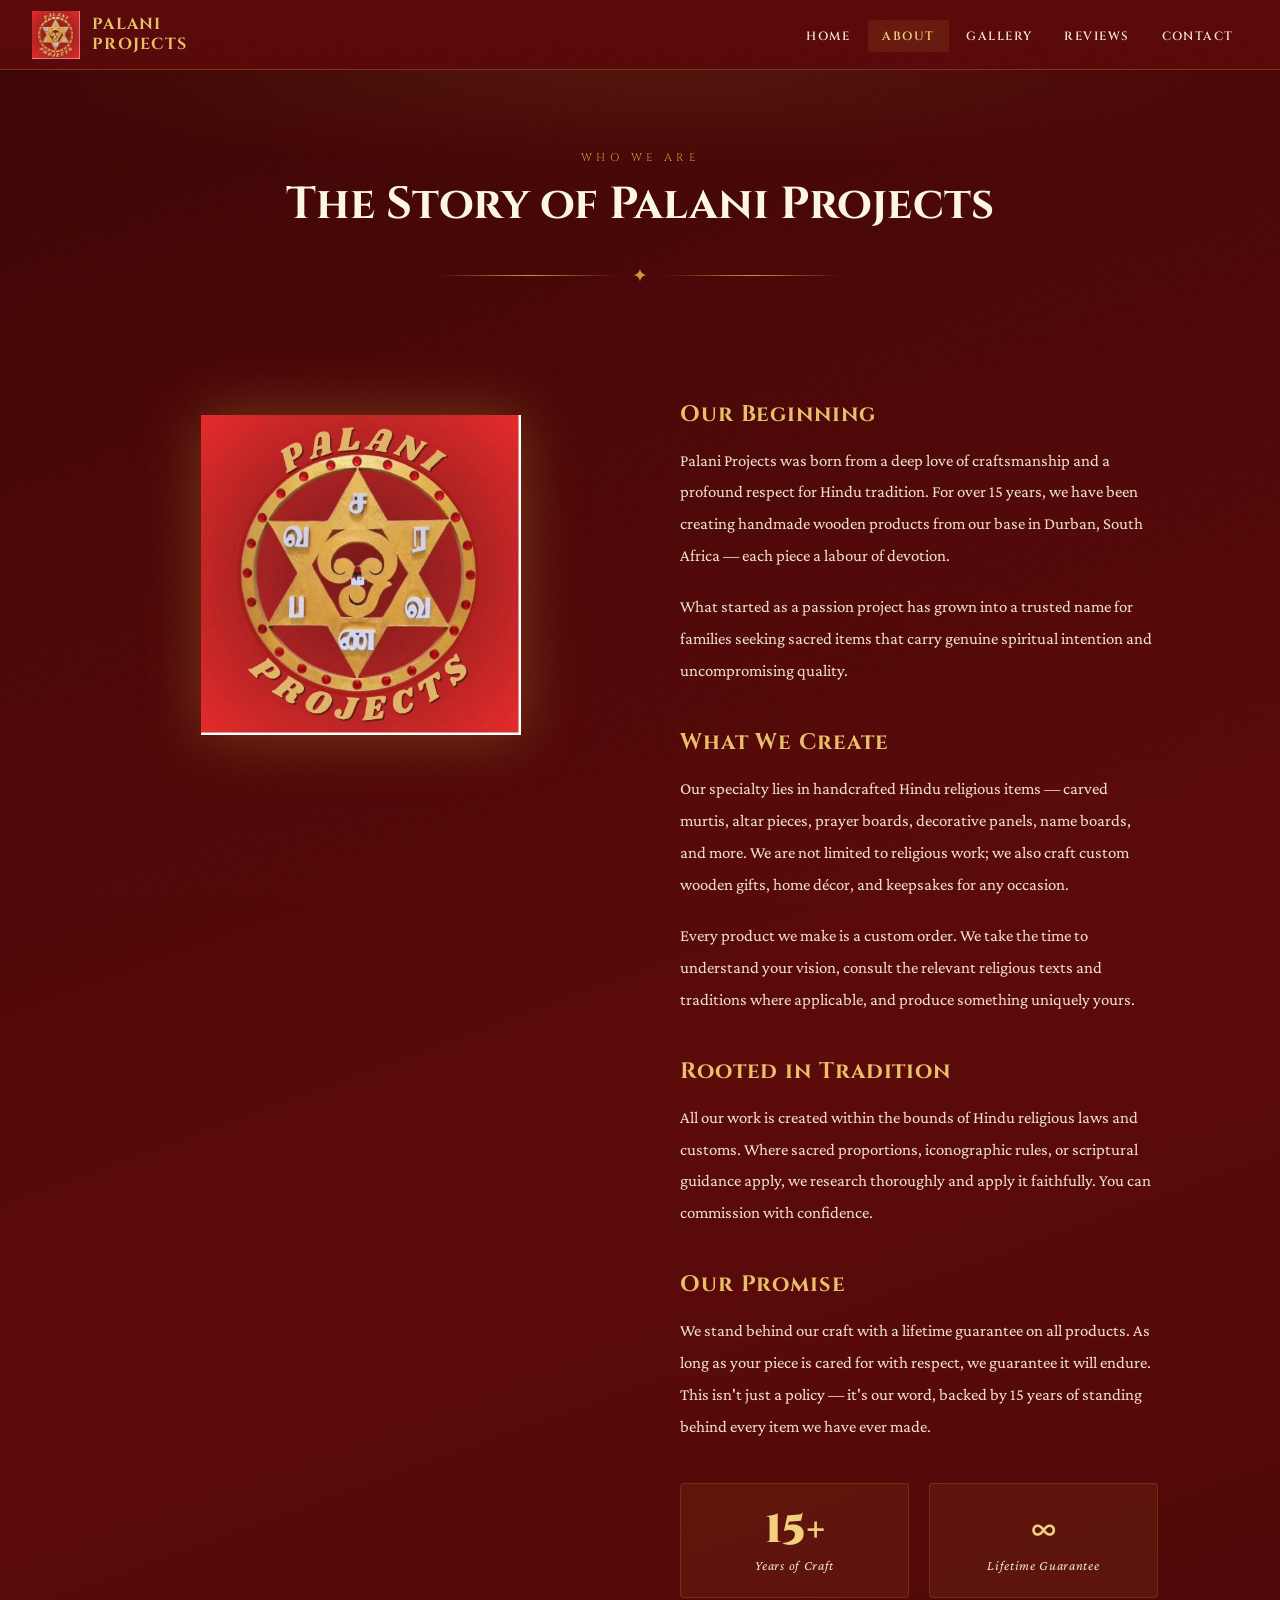
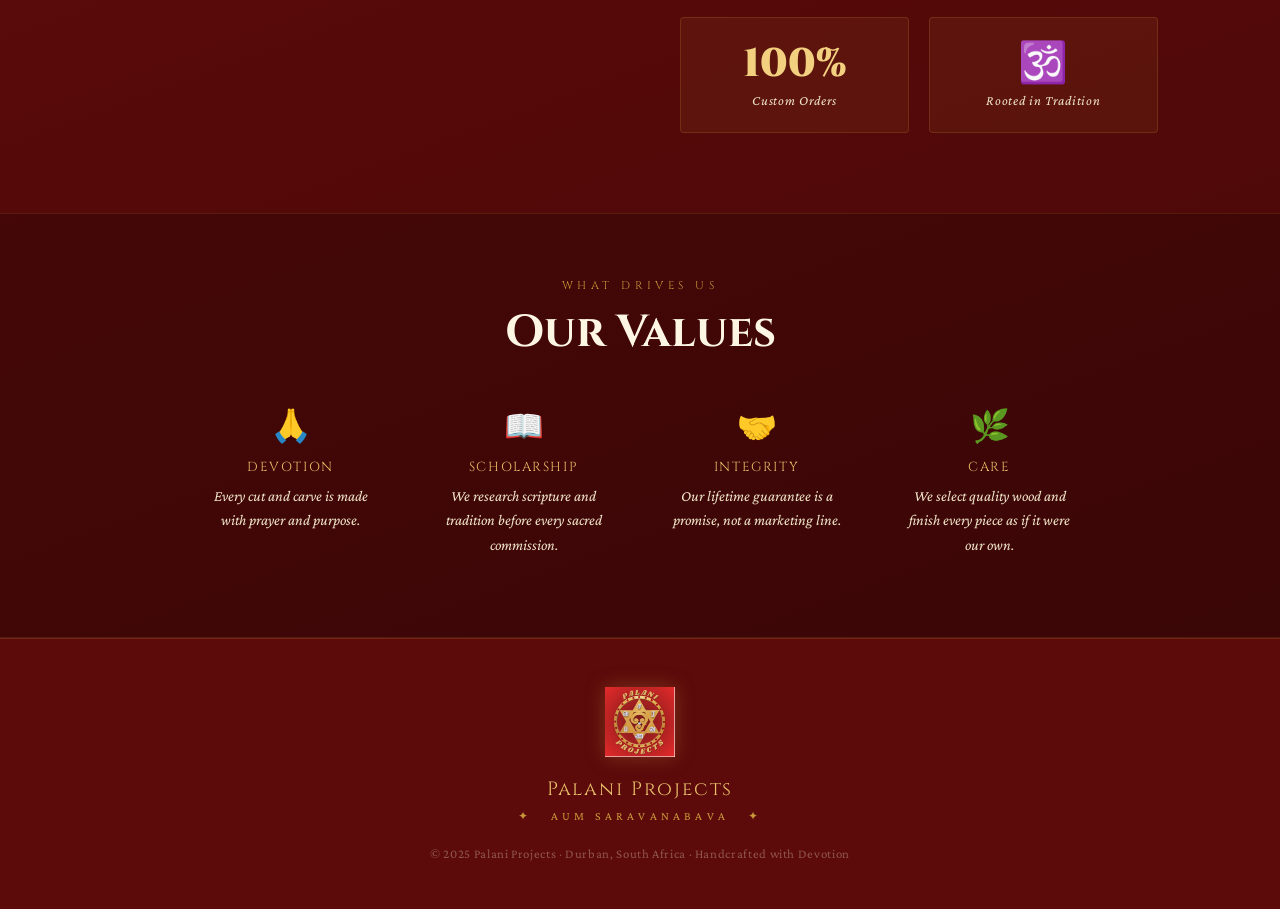
==== about.html @ d9e88849 "Add files via upload" ====
<!DOCTYPE html>
<html lang="en">
<head>
  <meta charset="UTF-8">
  <meta name="viewport" content="width=device-width, initial-scale=1.0">
  <title>About – Palani Projects</title>
  <link rel="icon" type="image/png" href="logo.png">
  <link rel="preconnect" href="https://fonts.googleapis.com">
  <link href="https://fonts.googleapis.com/css2?family=Cinzel:wght@400;600;700;900&family=Crimson+Pro:ital,wght@0,300;0,400;0,600;1,300;1,400&display=swap" rel="stylesheet">
  <link rel="stylesheet" href="style.css">
  <style>
    .page-wrap {
      background: linear-gradient(160deg, #3D0505 0%, #5C0A0A 50%, #4A0808 100%);
    }

    .about-content {
      max-width: 1100px;
      margin: 0 auto;
      padding: 3rem 2rem 5rem;
      display: grid;
      grid-template-columns: 1fr 1fr;
      gap: 5rem;
      align-items: start;
    }

    .about-logo-wrap {
      display: flex;
      justify-content: center;
      align-items: flex-start;
      padding-top: 1rem;
      position: sticky;
      top: 90px;
    }

    .about-logo-wrap img {
      width: 100%;
      max-width: 320px;
      filter: drop-shadow(0 0 30px rgba(201,150,58,0.35));
      animation: logoFloat 6s ease-in-out infinite;
    }

    .about-text h3 {
      font-family: 'Cinzel', serif;
      font-size: 1.4rem;
      color: var(--gold-light);
      margin-bottom: 1rem;
      margin-top: 2.5rem;
      letter-spacing: 0.04em;
    }

    .about-text h3:first-child { margin-top: 0; }

    .about-text p {
      font-size: 1.05rem;
      line-height: 1.9;
      color: var(--ivory-dim);
      margin-bottom: 1.2rem;
    }

    /* Stats */
    .stat-grid {
      display: grid;
      grid-template-columns: 1fr 1fr;
      gap: 1.2rem;
      margin-top: 2.5rem;
    }

    .stat-box {
      background: rgba(201,150,58,0.08);
      border: 1px solid rgba(201,150,58,0.2);
      border-radius: 4px;
      padding: 1.5rem;
      text-align: center;
      transition: border-color 0.3s, transform 0.3s;
    }

    .stat-box:hover {
      border-color: rgba(201,150,58,0.5);
      transform: translateY(-3px);
    }

    .stat-number {
      font-family: 'Cinzel', serif;
      font-size: 2.5rem;
      font-weight: 900;
      color: var(--gold-bright);
      display: block;
      line-height: 1.1;
    }

    .stat-label {
      font-size: 0.85rem;
      color: var(--ivory-dim);
      font-style: italic;
      letter-spacing: 0.05em;
      margin-top: 0.4rem;
      display: block;
    }

    /* Values strip */
    .values-strip {
      background: rgba(0,0,0,0.2);
      border-top: 1px solid rgba(201,150,58,0.15);
      border-bottom: 1px solid rgba(201,150,58,0.15);
      padding: 4rem 2rem;
      text-align: center;
    }

    .values-grid {
      display: grid;
      grid-template-columns: repeat(auto-fit, minmax(200px, 1fr));
      gap: 2rem;
      max-width: 900px;
      margin: 2rem auto 0;
    }

    .value-item { padding: 1rem; }

    .value-icon {
      font-size: 2rem;
      display: block;
      margin-bottom: 0.8rem;
    }

    .value-title {
      font-family: 'Cinzel', serif;
      font-size: 0.82rem;
      letter-spacing: 0.12em;
      text-transform: uppercase;
      color: var(--gold-light);
      margin-bottom: 0.5rem;
    }

    .value-desc {
      font-size: 0.95rem;
      color: var(--ivory-dim);
      font-style: italic;
      line-height: 1.6;
    }

    @media (max-width: 768px) {
      .about-content       { grid-template-columns: 1fr; gap: 2rem; }
      .about-logo-wrap     { order: -1; position: static; }
      .stat-grid           { grid-template-columns: 1fr 1fr; }
    }

    @media (max-width: 480px) {
      .stat-grid { grid-template-columns: 1fr; }
    }
  </style>
</head>
<body>

<!-- NAV -->
<nav>
  <a class="nav-logo" href="index.html">
    <img src="logo.png" alt="Palani Projects Logo">
    <div class="nav-logo-text">PALANI<br>PROJECTS</div>
  </a>
  <ul class="nav-links" id="navLinks">
    <li><a href="index.html"  >Home</a></li>
    <li><a href="about.html"   class="active">About</a></li>
    <li><a href="gallery.html" >Gallery</a></li>
    <li><a href="reviews.html" >Reviews</a></li>
    <li><a href="contact.html" >Contact</a></li>
  </ul>
  <button class="nav-hamburger" onclick="toggleMenu()" aria-label="Menu">
    <span></span><span></span><span></span>
  </button>
</nav>

<!-- PAGE -->
<div class="page-wrap">

  <!-- HEADER -->
  <div class="page-header">
    <div class="section-label">Who We Are</div>
    <h1 class="section-title">The Story of Palani Projects</h1>
    <div class="ornament">
      <div class="ornament-line"></div>
      <div class="ornament-symbol">✦</div>
      <div class="ornament-line"></div>
    </div>
  </div>

  <!-- MAIN CONTENT -->
  <div class="about-content">

    <div class="about-logo-wrap">
      <img src="logo.png" alt="Palani Projects Logo">
    </div>

    <div class="about-text">

      <h3>Our Beginning</h3>
      <p>Palani Projects was born from a deep love of craftsmanship and a profound respect for Hindu tradition. For over 15 years, we have been creating handmade wooden products from our base in Durban, South Africa — each piece a labour of devotion.</p>
      <p>What started as a passion project has grown into a trusted name for families seeking sacred items that carry genuine spiritual intention and uncompromising quality.</p>

      <h3>What We Create</h3>
      <p>Our specialty lies in handcrafted Hindu religious items — carved murtis, altar pieces, prayer boards, decorative panels, name boards, and more. We are not limited to religious work; we also craft custom wooden gifts, home décor, and keepsakes for any occasion.</p>
      <p>Every product we make is a custom order. We take the time to understand your vision, consult the relevant religious texts and traditions where applicable, and produce something uniquely yours.</p>

      <h3>Rooted in Tradition</h3>
      <p>All our work is created within the bounds of Hindu religious laws and customs. Where sacred proportions, iconographic rules, or scriptural guidance apply, we research thoroughly and apply it faithfully. You can commission with confidence.</p>

      <h3>Our Promise</h3>
      <p>We stand behind our craft with a lifetime guarantee on all products. As long as your piece is cared for with respect, we guarantee it will endure. This isn't just a policy — it's our word, backed by 15 years of standing behind every item we have ever made.</p>

      <div class="stat-grid">
        <div class="stat-box">
          <span class="stat-number">15+</span>
          <span class="stat-label">Years of Craft</span>
        </div>
        <div class="stat-box">
          <span class="stat-number">∞</span>
          <span class="stat-label">Lifetime Guarantee</span>
        </div>
        <div class="stat-box">
          <span class="stat-number">100%</span>
          <span class="stat-label">Custom Orders</span>
        </div>
        <div class="stat-box">
          <span class="stat-number">🕉️</span>
          <span class="stat-label">Rooted in Tradition</span>
        </div>
      </div>
    </div>
  </div>

  <!-- VALUES -->
  <section class="values-strip">
    <div class="section-label">What Drives Us</div>
    <h2 class="section-title">Our Values</h2>
    <div class="values-grid">
      <div class="value-item">
        <span class="value-icon">🙏</span>
        <div class="value-title">Devotion</div>
        <div class="value-desc">Every cut and carve is made with prayer and purpose.</div>
      </div>
      <div class="value-item">
        <span class="value-icon">📖</span>
        <div class="value-title">Scholarship</div>
        <div class="value-desc">We research scripture and tradition before every sacred commission.</div>
      </div>
      <div class="value-item">
        <span class="value-icon">🤝</span>
        <div class="value-title">Integrity</div>
        <div class="value-desc">Our lifetime guarantee is a promise, not a marketing line.</div>
      </div>
      <div class="value-item">
        <span class="value-icon">🌿</span>
        <div class="value-title">Care</div>
        <div class="value-desc">We select quality wood and finish every piece as if it were our own.</div>
      </div>
    </div>
  </section>

</div><!-- /page-wrap -->

<footer>
  <img src="logo.png" alt="Palani Projects" class="footer-logo">
  <div class="footer-name">Palani Projects</div>
  <div class="footer-mantra">✦ &nbsp; Aum Saravanabava &nbsp; ✦</div>
  <div class="footer-copy">© 2025 Palani Projects · Durban, South Africa · Handcrafted with Devotion</div>
</footer>

<script>
  function toggleMenu() {
    document.getElementById('navLinks').classList.toggle('open');
  }
</script>
</body>
</html>
---- style.css ----
/* ===================== VARIABLES ===================== */
:root {
  --crimson:       #8B1414;
  --crimson-deep:  #5C0A0A;
  --crimson-light: #B52020;
  --gold:          #C9963A;
  --gold-light:    #E8C06A;
  --gold-bright:   #F2D080;
  --gold-dark:     #8A6020;
  --ivory:         #FDF6E3;
  --ivory-dim:     #F0E4C8;
  --white:         #FFFFFF;
  --text-dark:     #2A1010;
}

/* ===================== RESET & BASE ===================== */
* { margin: 0; padding: 0; box-sizing: border-box; }
html { scroll-behavior: smooth; }

body {
  font-family: 'Crimson Pro', Georgia, serif;
  background: var(--crimson-deep);
  color: var(--ivory);
  overflow-x: hidden;
}

body::before {
  content: '';
  position: fixed;
  inset: 0;
  background-image: url("data:image/svg+xml,%3Csvg viewBox='0 0 200 200' xmlns='http://www.w3.org/2000/svg'%3E%3Cfilter id='n'%3E%3CfeTurbulence type='fractalNoise' baseFrequency='0.75' numOctaves='4' stitchTiles='stitch'/%3E%3C/filter%3E%3Crect width='100%25' height='100%25' filter='url(%23n)' opacity='0.04'/%3E%3C/svg%3E");
  pointer-events: none;
  z-index: 9999;
  opacity: 0.4;
}

/* ===================== NAV ===================== */
nav {
  position: fixed;
  top: 0; left: 0; right: 0;
  z-index: 1000;
  background: linear-gradient(180deg, rgba(92,10,10,0.97) 0%, rgba(92,10,10,0.85) 100%);
  backdrop-filter: blur(12px);
  border-bottom: 1px solid rgba(201,150,58,0.3);
  padding: 0 2rem;
  display: flex;
  align-items: center;
  justify-content: space-between;
  height: 70px;
}

.nav-logo {
  display: flex;
  align-items: center;
  gap: 12px;
  text-decoration: none;
}

.nav-logo img {
  height: 48px;
  width: 48px;
  object-fit: contain;
}

.nav-logo-text {
  font-family: 'Cinzel', serif;
  font-size: 1rem;
  font-weight: 700;
  color: var(--gold-light);
  letter-spacing: 0.08em;
  line-height: 1.2;
}

.nav-links {
  display: flex;
  gap: 0.2rem;
  list-style: none;
}

.nav-links li a {
  font-family: 'Cinzel', serif;
  font-size: 0.75rem;
  font-weight: 600;
  letter-spacing: 0.12em;
  text-transform: uppercase;
  color: var(--ivory-dim);
  text-decoration: none;
  padding: 0.5rem 0.9rem;
  border-radius: 3px;
  transition: color 0.2s, background 0.2s;
}

.nav-links li a:hover,
.nav-links li a.active {
  color: var(--gold-bright);
  background: rgba(201,150,58,0.12);
}

.nav-hamburger {
  display: none;
  flex-direction: column;
  gap: 5px;
  cursor: pointer;
  padding: 8px;
  background: none;
  border: none;
}

.nav-hamburger span {
  display: block;
  width: 24px;
  height: 2px;
  background: var(--gold-light);
  transition: all 0.3s;
}

/* ===================== SHARED LAYOUT ===================== */
.page-wrap {
  padding-top: 70px;
  min-height: 100vh;
}

.section-label {
  font-family: 'Cinzel', serif;
  font-size: 0.7rem;
  letter-spacing: 0.4em;
  color: var(--gold);
  text-transform: uppercase;
  margin-bottom: 0.8rem;
}

.section-title {
  font-family: 'Cinzel', serif;
  font-size: clamp(1.8rem, 4vw, 2.8rem);
  font-weight: 700;
  color: var(--ivory);
  margin-bottom: 1.5rem;
  line-height: 1.2;
}

.section-body {
  font-size: 1.1rem;
  line-height: 1.85;
  color: var(--ivory-dim);
  max-width: 680px;
  margin: 0 auto 2rem;
}

.ornament {
  display: flex;
  align-items: center;
  gap: 1rem;
  margin: 2rem auto;
  max-width: 400px;
  justify-content: center;
}

.ornament-line {
  flex: 1;
  height: 1px;
  background: linear-gradient(90deg, transparent, var(--gold), transparent);
}

.ornament-symbol {
  color: var(--gold);
  font-size: 1.2rem;
}

/* ===================== BUTTONS ===================== */
.btn {
  font-family: 'Cinzel', serif;
  font-size: 0.75rem;
  font-weight: 700;
  letter-spacing: 0.15em;
  text-transform: uppercase;
  padding: 0.9rem 2.2rem;
  border-radius: 2px;
  cursor: pointer;
  text-decoration: none;
  transition: all 0.3s;
  display: inline-block;
}

.btn-gold {
  background: linear-gradient(135deg, var(--gold) 0%, var(--gold-light) 50%, var(--gold) 100%);
  color: var(--crimson-deep);
  border: none;
  box-shadow: 0 4px 20px rgba(201,150,58,0.4);
}

.btn-gold:hover {
  transform: translateY(-2px);
  box-shadow: 0 8px 30px rgba(201,150,58,0.5);
  filter: brightness(1.1);
}

.btn-outline {
  background: transparent;
  color: var(--gold-light);
  border: 1px solid var(--gold);
}

.btn-outline:hover {
  background: rgba(201,150,58,0.1);
  transform: translateY(-2px);
}

/* ===================== FORMS ===================== */
.form-group {
  margin-bottom: 1.2rem;
}

.form-group label {
  display: block;
  font-family: 'Cinzel', serif;
  font-size: 0.7rem;
  letter-spacing: 0.15em;
  color: var(--gold);
  text-transform: uppercase;
  margin-bottom: 0.5rem;
}

.form-group input,
.form-group select,
.form-group textarea {
  width: 100%;
  background: rgba(255,255,255,0.05);
  border: 1px solid rgba(201,150,58,0.3);
  color: var(--ivory);
  padding: 0.7rem 1rem;
  font-family: 'Crimson Pro', serif;
  font-size: 1rem;
  border-radius: 3px;
  outline: none;
  transition: border-color 0.2s;
}

.form-group input:focus,
.form-group select:focus,
.form-group textarea:focus {
  border-color: var(--gold);
}

.form-group select option {
  background: #3D0505;
}

.submit-btn {
  width: 100%;
  padding: 1rem;
  background: linear-gradient(135deg, var(--gold) 0%, var(--gold-light) 100%);
  color: var(--crimson-deep);
  border: none;
  font-family: 'Cinzel', serif;
  font-size: 0.8rem;
  font-weight: 700;
  letter-spacing: 0.15em;
  text-transform: uppercase;
  cursor: pointer;
  border-radius: 3px;
  transition: all 0.3s;
  margin-top: 0.5rem;
}

.submit-btn:hover {
  filter: brightness(1.1);
  transform: translateY(-2px);
  box-shadow: 0 6px 20px rgba(201,150,58,0.3);
}

/* ===================== PAGE HEADERS ===================== */
.page-header {
  padding: 5rem 2rem 2rem;
  text-align: center;
  background: radial-gradient(ellipse 70% 50% at 50% 0%, rgba(201,150,58,0.1) 0%, transparent 70%);
}

/* ===================== FOOTER ===================== */
footer {
  background: var(--crimson-deep);
  border-top: 1px solid rgba(201,150,58,0.2);
  padding: 3rem 2rem;
  text-align: center;
}

.footer-logo {
  width: 70px;
  height: 70px;
  object-fit: contain;
  margin-bottom: 1rem;
  filter: drop-shadow(0 0 10px rgba(201,150,58,0.3));
}

.footer-name {
  font-family: 'Cinzel', serif;
  font-size: 1.2rem;
  color: var(--gold-light);
  letter-spacing: 0.1em;
  margin-bottom: 0.4rem;
}

.footer-mantra {
  font-size: 0.75rem;
  letter-spacing: 0.35em;
  color: var(--gold);
  text-transform: uppercase;
  margin-bottom: 1.5rem;
}

.footer-copy {
  font-size: 0.8rem;
  color: rgba(240,228,200,0.35);
  letter-spacing: 0.05em;
}

/* ===================== ANIMATIONS ===================== */
@keyframes fadeUp {
  from { opacity: 0; transform: translateY(20px); }
  to   { opacity: 1; transform: translateY(0); }
}

@keyframes logoFloat {
  0%, 100% { transform: translateY(0px); }
  50%       { transform: translateY(-12px); }
}

@keyframes rotateMandala {
  from { transform: rotate(0deg); }
  to   { transform: rotate(360deg); }
}

.fade-in { animation: fadeUp 0.7s ease both; }

/* ===================== TOAST ===================== */
.toast {
  position: fixed;
  bottom: 2rem;
  right: 2rem;
  background: linear-gradient(135deg, var(--gold-dark), var(--gold));
  color: var(--crimson-deep);
  font-family: 'Cinzel', serif;
  font-size: 0.8rem;
  font-weight: 700;
  letter-spacing: 0.1em;
  padding: 1rem 1.8rem;
  border-radius: 4px;
  z-index: 5000;
  transform: translateY(100px);
  opacity: 0;
  transition: all 0.4s cubic-bezier(0.34,1.56,0.64,1);
  box-shadow: 0 8px 24px rgba(0,0,0,0.4);
}

.toast.show {
  transform: translateY(0);
  opacity: 1;
}

/* ===================== RESPONSIVE ===================== */
@media (max-width: 768px) {
  .nav-links {
    display: none;
    position: fixed;
    top: 70px; left: 0; right: 0;
    background: rgba(60,5,5,0.98);
    flex-direction: column;
    padding: 1.5rem;
    border-bottom: 1px solid rgba(201,150,58,0.2);
    gap: 0.3rem;
  }
  .nav-links.open { display: flex; }
  .nav-hamburger  { display: flex; }
}
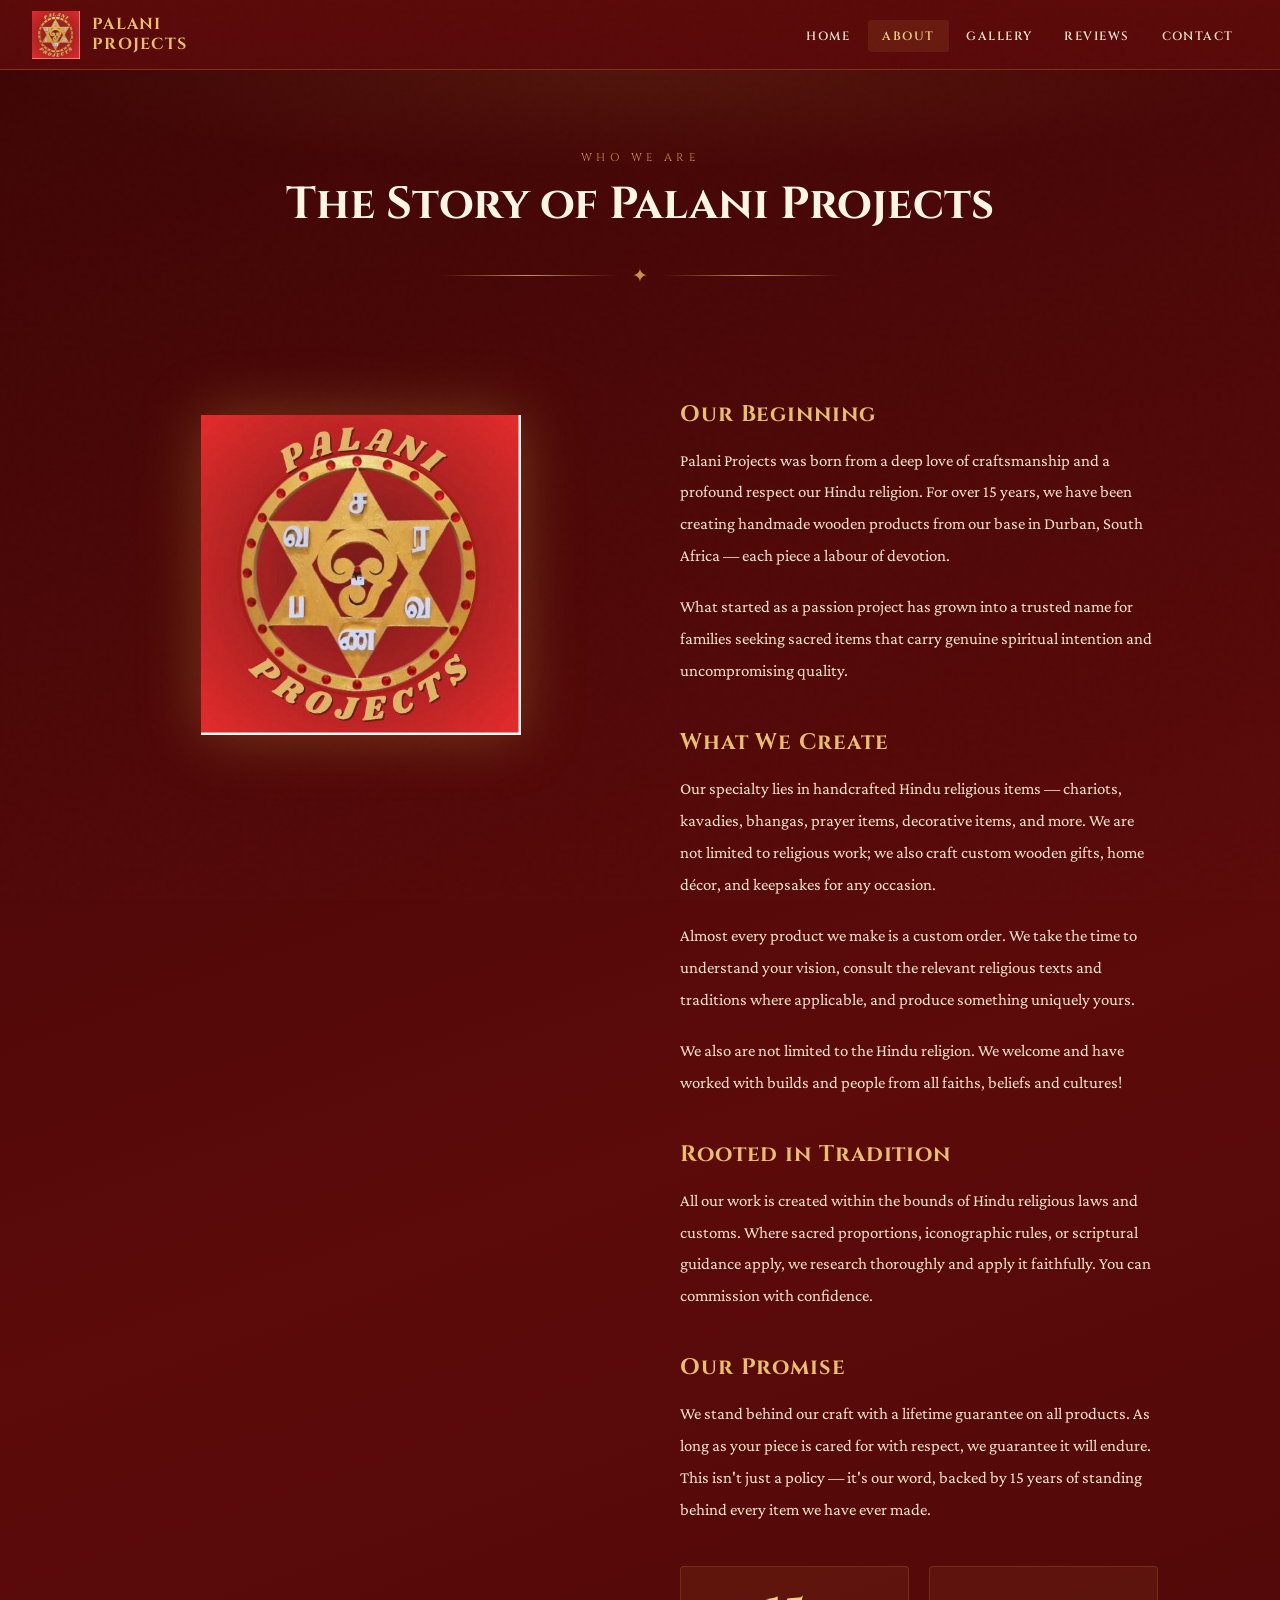
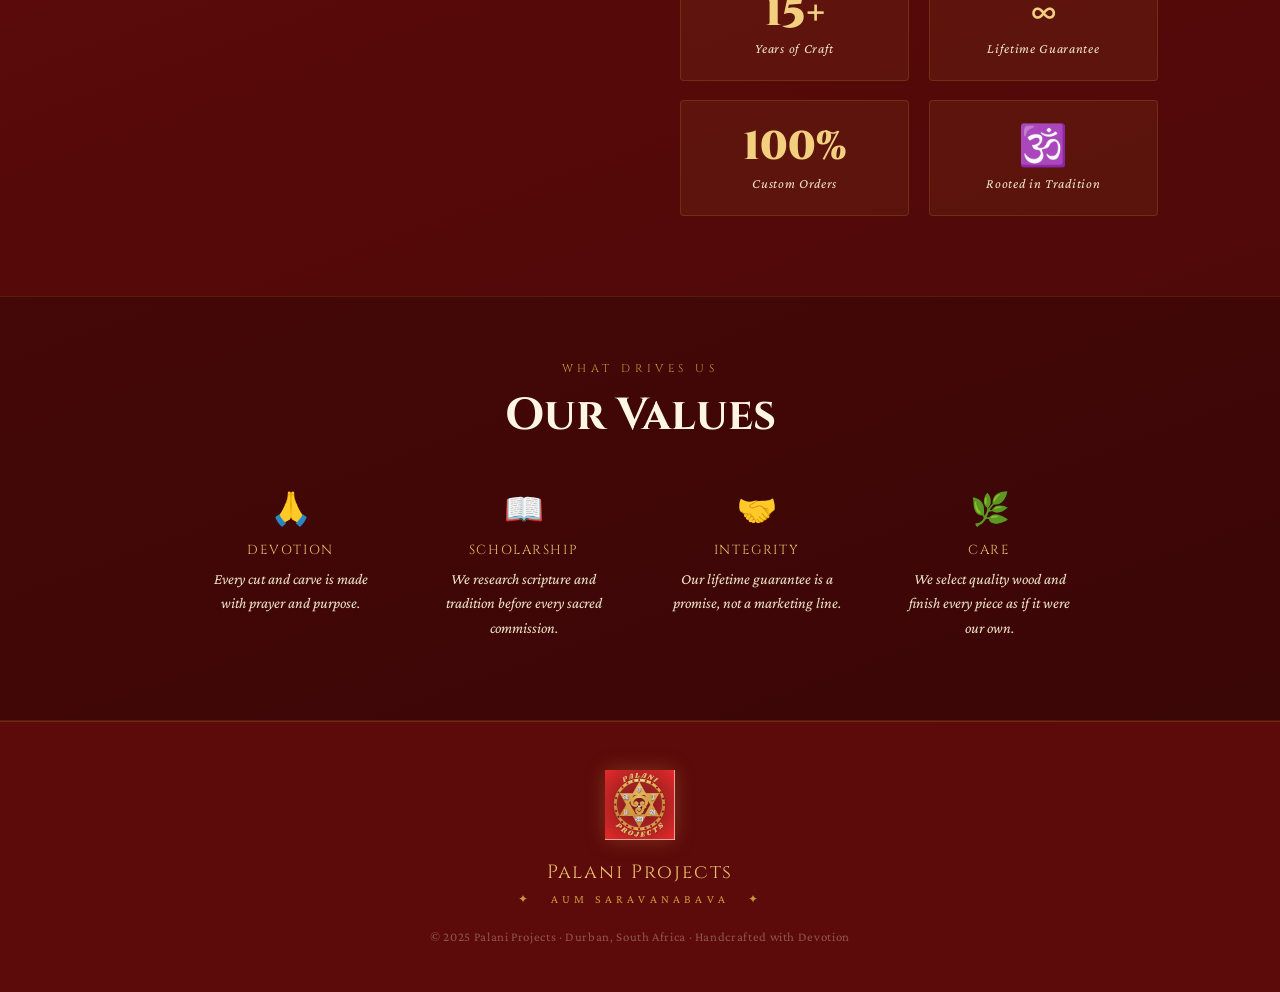
==== commit f5454007: "Update about.html" ====
--- a/about.html
+++ b/about.html
@@ -193,12 +193,13 @@
     <div class="about-text">
 
       <h3>Our Beginning</h3>
-      <p>Palani Projects was born from a deep love of craftsmanship and a profound respect for Hindu tradition. For over 15 years, we have been creating handmade wooden products from our base in Durban, South Africa — each piece a labour of devotion.</p>
+      <p>Palani Projects was born from a deep love of craftsmanship and a profound respect our Hindu religion. For over 15 years, we have been creating handmade wooden products from our base in Durban, South Africa — each piece a labour of devotion.</p>
       <p>What started as a passion project has grown into a trusted name for families seeking sacred items that carry genuine spiritual intention and uncompromising quality.</p>
 
       <h3>What We Create</h3>
-      <p>Our specialty lies in handcrafted Hindu religious items — carved murtis, altar pieces, prayer boards, decorative panels, name boards, and more. We are not limited to religious work; we also craft custom wooden gifts, home décor, and keepsakes for any occasion.</p>
-      <p>Every product we make is a custom order. We take the time to understand your vision, consult the relevant religious texts and traditions where applicable, and produce something uniquely yours.</p>
+      <p>Our specialty lies in handcrafted Hindu religious items — chariots, kavadies, bhangas, prayer items, decorative items, and more. We are not limited to religious work; we also craft custom wooden gifts, home décor, and keepsakes for any occasion.</p>
+      <p>Almost every product we make is a custom order. We take the time to understand your vision, consult the relevant religious texts and traditions where applicable, and produce something uniquely yours.</p>
+      <p>We also are not limited to the Hindu religion. We welcome and have worked with builds and people from all faiths, beliefs and cultures!</p>
 
       <h3>Rooted in Tradition</h3>
       <p>All our work is created within the bounds of Hindu religious laws and customs. Where sacred proportions, iconographic rules, or scriptural guidance apply, we research thoroughly and apply it faithfully. You can commission with confidence.</p>
